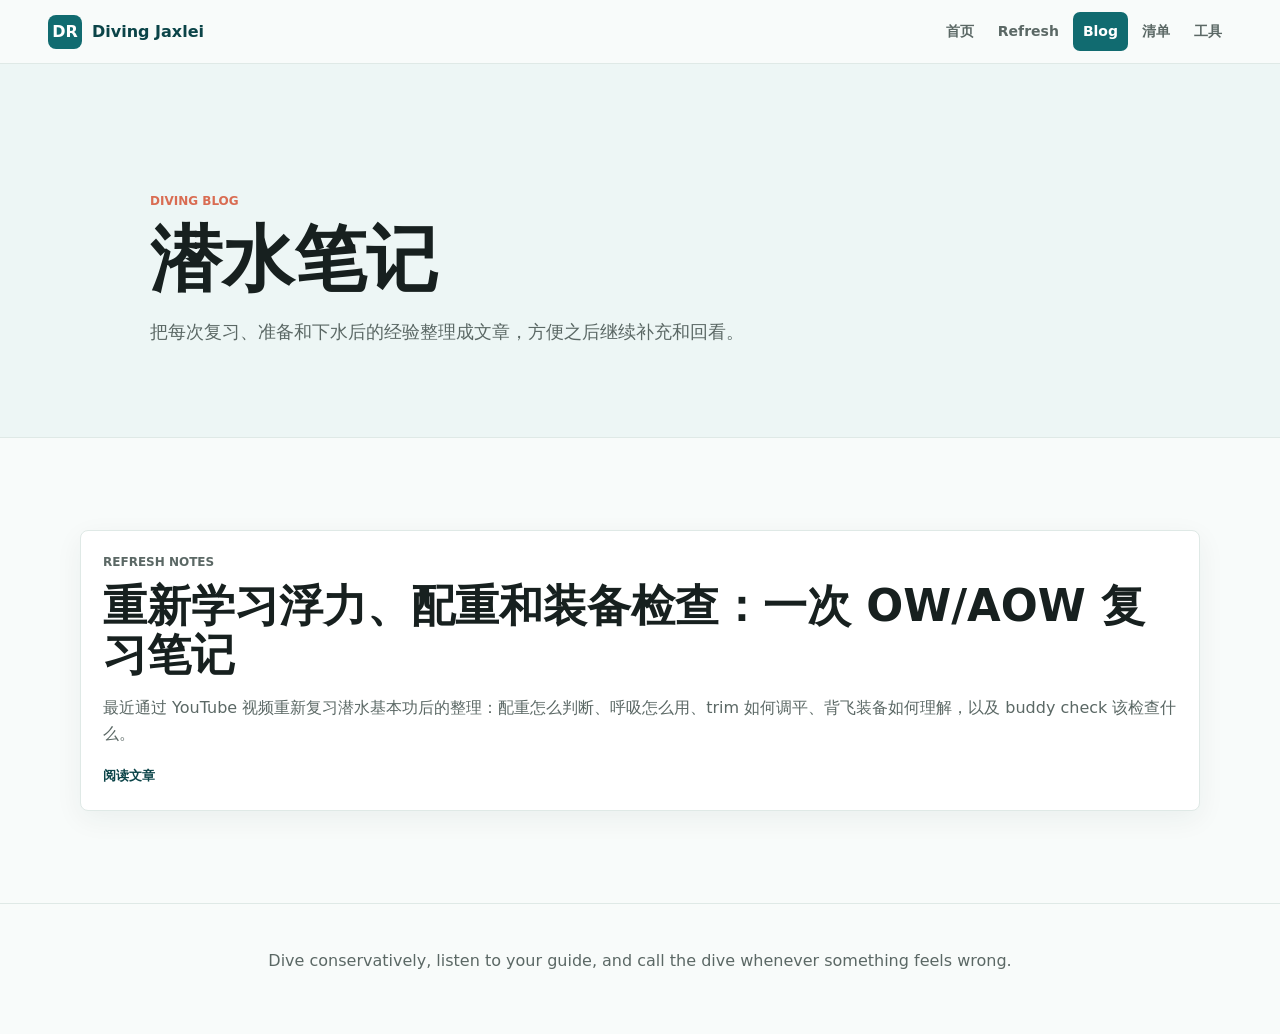
==== blog.html @ 7bccad65 "Add blog and multi-page navigation" ====
<!doctype html>
<html lang="zh-CN">
  <head>
    <meta charset="utf-8" />
    <meta name="viewport" content="width=device-width, initial-scale=1" />
    <title>Diving Blog | Diving Jaxlei</title>
    <meta name="description" content="Personal scuba diving notes, refresh essays, and trip preparation articles." />
    <link rel="stylesheet" href="styles.css" />
  </head>
  <body>
    <header class="site-header">
      <a class="brand" href="index.html" aria-label="Diving Jaxlei home">
        <span class="brand-mark">DR</span>
        <span>Diving Jaxlei</span>
      </a>
      <nav class="top-nav" aria-label="Primary navigation">
        <a href="index.html">首页</a>
        <a href="refresh.html">Refresh</a>
        <a class="active" href="blog.html">Blog</a>
        <a href="refresh.html#checklist">清单</a>
        <a href="refresh.html#future">工具</a>
      </nav>
    </header>

    <main id="top">
      <section class="page-hero">
        <div>
          <p class="eyebrow">Diving Blog</p>
          <h1>潜水笔记</h1>
          <p>把每次复习、准备和下水后的经验整理成文章，方便之后继续补充和回看。</p>
        </div>
      </section>

      <section class="section">
        <div class="article-list">
          <a class="article-card" href="blog-buoyancy-weighting-trim-review.html">
            <p class="eyebrow">Refresh notes</p>
            <h2>重新学习浮力、配重和装备检查：一次 OW/AOW 复习笔记</h2>
            <p>
              最近通过 YouTube 视频重新复习潜水基本功后的整理：配重怎么判断、呼吸怎么用、trim 如何调平、背飞装备如何理解，以及 buddy check 该检查什么。
            </p>
            <span>阅读文章</span>
          </a>
        </div>
      </section>
    </main>

    <footer>
      <p>Dive conservatively, listen to your guide, and call the dive whenever something feels wrong.</p>
    </footer>

    <script src="app.js"></script>
  </body>
</html>
---- styles.css ----
:root {
  --ink: #17201f;
  --muted: #5b6865;
  --paper: #f8fbfa;
  --panel: #ffffff;
  --line: #dfe9e6;
  --teal: #116b70;
  --teal-dark: #0b4448;
  --coral: #d96c52;
  --gold: #c79636;
  --sea: #d8eff0;
  --shadow: 0 18px 55px rgba(16, 44, 48, 0.14);
}

* {
  box-sizing: border-box;
}

html {
  scroll-behavior: smooth;
}

body {
  margin: 0;
  color: var(--ink);
  background: var(--paper);
  font-family: Inter, ui-sans-serif, system-ui, -apple-system, BlinkMacSystemFont, "Segoe UI", sans-serif;
  line-height: 1.6;
}

a {
  color: inherit;
}

.site-header {
  position: sticky;
  top: 0;
  z-index: 20;
  display: flex;
  align-items: center;
  justify-content: space-between;
  gap: 16px;
  min-height: 64px;
  padding: 10px clamp(16px, 4vw, 48px);
  background: rgba(248, 251, 250, 0.9);
  border-bottom: 1px solid var(--line);
  backdrop-filter: blur(14px);
}

.brand {
  display: inline-flex;
  align-items: center;
  gap: 10px;
  color: var(--teal-dark);
  font-weight: 800;
  text-decoration: none;
}

.brand-mark,
.card-icon {
  display: inline-grid;
  place-items: center;
  width: 34px;
  height: 34px;
  color: #fff;
  background: var(--teal);
  border-radius: 8px;
  font-weight: 900;
}

.top-nav {
  display: flex;
  flex-wrap: wrap;
  justify-content: flex-end;
  gap: 4px;
}

.top-nav a {
  padding: 8px 10px;
  color: var(--muted);
  font-size: 14px;
  font-weight: 700;
  text-decoration: none;
  border-radius: 7px;
}

.top-nav a:hover {
  color: var(--teal-dark);
  background: var(--sea);
}

.top-nav a.active {
  color: #fff;
  background: var(--teal);
}

.hero {
  position: relative;
  min-height: min(82vh, 760px);
  display: grid;
  align-items: center;
  overflow: hidden;
  background: var(--teal-dark);
}

.hero img {
  position: absolute;
  inset: 0;
  width: 100%;
  height: 100%;
  object-fit: cover;
}

.hero-overlay {
  position: absolute;
  inset: 0;
  background: linear-gradient(90deg, rgba(7, 36, 38, 0.84), rgba(7, 36, 38, 0.42) 48%, rgba(7, 36, 38, 0.1));
}

.hero-content {
  position: relative;
  width: min(720px, calc(100% - 32px));
  margin-left: clamp(16px, 7vw, 92px);
  padding: 72px 0 120px;
  color: #fff;
}

.eyebrow {
  margin: 0 0 8px;
  color: var(--coral);
  font-size: 12px;
  font-weight: 900;
  letter-spacing: 0;
  text-transform: uppercase;
}

.hero .eyebrow {
  color: #ffd8bf;
}

h1,
h2,
h3 {
  margin: 0;
  line-height: 1.12;
  letter-spacing: 0;
}

h1 {
  max-width: 690px;
  font-size: clamp(36px, 6vw, 72px);
}

h2 {
  font-size: clamp(26px, 3.4vw, 44px);
}

h3 {
  font-size: 20px;
}

.hero-content p:not(.eyebrow) {
  max-width: 600px;
  margin: 18px 0 0;
  color: rgba(255, 255, 255, 0.9);
  font-size: clamp(16px, 2vw, 20px);
}

.home-hero {
  position: relative;
  min-height: min(78vh, 720px);
  display: grid;
  align-items: end;
  overflow: hidden;
  background: var(--teal-dark);
}

.home-hero img {
  position: absolute;
  inset: 0;
  width: 100%;
  height: 100%;
  object-fit: cover;
}

.home-hero-overlay {
  position: absolute;
  inset: 0;
  background: linear-gradient(180deg, rgba(7, 36, 38, 0.2), rgba(7, 36, 38, 0.88));
}

.home-hero-content {
  position: relative;
  width: min(980px, calc(100% - 32px));
  margin: 0 auto;
  padding: 120px 0 72px;
  color: #fff;
}

.home-hero-content h1 {
  max-width: 860px;
}

.home-hero-content p:not(.eyebrow) {
  max-width: 720px;
  margin: 18px 0 0;
  color: rgba(255, 255, 255, 0.9);
  font-size: clamp(16px, 2vw, 20px);
}

.page-hero {
  padding: clamp(72px, 10vw, 128px) clamp(16px, 4vw, 48px) clamp(44px, 6vw, 72px);
  background: #edf6f5;
  border-bottom: 1px solid var(--line);
}

.page-hero > div {
  width: min(980px, 100%);
  margin: 0 auto;
}

.page-hero p:not(.eyebrow) {
  max-width: 680px;
  color: var(--muted);
  font-size: 18px;
}

.hero-actions,
.tool-row {
  display: flex;
  flex-wrap: wrap;
  gap: 10px;
  align-items: center;
}

.hero-actions {
  margin-top: 28px;
}

.button,
.seg {
  min-height: 42px;
  padding: 10px 14px;
  border: 1px solid var(--line);
  border-radius: 8px;
  background: #fff;
  color: var(--teal-dark);
  font: inherit;
  font-weight: 800;
  text-decoration: none;
  cursor: pointer;
}

.button.primary {
  color: #fff;
  background: var(--coral);
  border-color: var(--coral);
}

.button.ghost {
  color: #fff;
  background: rgba(255, 255, 255, 0.13);
  border-color: rgba(255, 255, 255, 0.35);
}

.button.small {
  min-height: 38px;
  padding: 8px 12px;
  font-size: 14px;
}

.seg.active {
  color: #fff;
  background: var(--teal);
  border-color: var(--teal);
}

.notice {
  width: min(1120px, calc(100% - 32px));
  margin: -64px auto 0;
  position: relative;
  z-index: 4;
  padding: 18px 20px;
  background: #fff8ef;
  border: 1px solid #f0d8b0;
  border-left: 6px solid var(--gold);
  border-radius: 8px;
  box-shadow: var(--shadow);
}

.doc-nav {
  position: sticky;
  top: 64px;
  z-index: 12;
  display: flex;
  flex-wrap: wrap;
  gap: 8px;
  width: min(1120px, calc(100% - 32px));
  margin: 18px auto 0;
  padding: 10px;
  background: rgba(255, 255, 255, 0.92);
  border: 1px solid var(--line);
  border-radius: 8px;
  box-shadow: 0 8px 28px rgba(22, 52, 54, 0.06);
  backdrop-filter: blur(14px);
}

.doc-nav a {
  padding: 7px 10px;
  color: var(--muted);
  font-size: 14px;
  font-weight: 800;
  text-decoration: none;
  border-radius: 7px;
}

.doc-nav a:hover {
  color: var(--teal-dark);
  background: var(--sea);
}

.diagram {
  width: min(1120px, 100%);
  margin: 0 auto 24px;
}

.diagram img {
  display: block;
  width: 100%;
  height: auto;
  background: #fff;
  border: 1px solid var(--line);
  border-radius: 8px;
  box-shadow: 0 8px 28px rgba(22, 52, 54, 0.06);
}

.diagram figcaption {
  margin-top: 10px;
  color: var(--muted);
  font-size: 14px;
}

.photo-split,
.signal-grid {
  width: min(1120px, 100%);
  margin: 0 auto 24px;
}

.photo-split {
  display: grid;
  grid-template-columns: minmax(0, 1.25fr) minmax(320px, 0.75fr);
  gap: 18px;
  align-items: stretch;
}

.photo-split > *,
.vocab-section,
.phrase-table-wrap {
  min-width: 0;
}

.real-photo,
.photo-notes,
.signal-card {
  margin: 0;
  background: #fff;
  border: 1px solid var(--line);
  border-radius: 8px;
  box-shadow: 0 8px 28px rgba(22, 52, 54, 0.06);
}

.real-photo {
  overflow: hidden;
}

.real-photo img {
  display: block;
  width: 100%;
  height: 100%;
  min-height: 360px;
  object-fit: cover;
}

.gear-annotated {
  overflow: visible;
}

.gear-map {
  position: relative;
  overflow: hidden;
  background: #fff;
  border-radius: 8px 8px 0 0;
  aspect-ratio: 1672 / 941;
}

.gear-map img {
  display: block;
  height: auto;
  min-height: 420px;
  object-fit: contain;
}

.gear-overlay {
  position: absolute;
  inset: 0;
  width: 100%;
  height: 100%;
  pointer-events: none;
}

.gear-overlay .anno line {
  stroke: var(--coral);
  stroke-width: 4;
  stroke-linecap: round;
  vector-effect: non-scaling-stroke;
}

.gear-overlay .anno circle {
  fill: var(--coral);
  stroke: #fff;
  stroke-width: 4;
  vector-effect: non-scaling-stroke;
}

.gear-overlay .anno rect {
  fill: rgba(17, 107, 112, 0.96);
  stroke: rgba(255, 255, 255, 0.85);
  stroke-width: 1.5;
  filter: url(#labelShadow);
}

.gear-overlay .anno rect.gold {
  fill: rgba(199, 150, 54, 0.96);
}

.gear-overlay .anno text {
  fill: #fff;
  font-size: 22px;
  font-weight: 900;
  letter-spacing: 0;
}

.gear-overlay .anno text.en-label {
  fill: rgba(255, 255, 255, 0.82);
  font-size: 15px;
  font-weight: 800;
}

.real-photo figcaption {
  padding: 12px 14px;
  color: var(--muted);
  font-size: 14px;
  background: #fff;
}

.photo-notes {
  padding: 20px;
}

.photo-notes ol {
  margin: 14px 0 0;
  padding-left: 22px;
  color: var(--muted);
}

.photo-notes li {
  margin: 8px 0;
}

.source-note {
  width: min(1120px, 100%);
  margin: 0 auto 18px;
  padding: 12px 14px;
  color: var(--muted);
  background: #fff8ef;
  border: 1px solid #f0d8b0;
  border-left: 5px solid var(--gold);
  border-radius: 8px;
}

.signal-grid {
  display: grid;
  grid-template-columns: repeat(3, minmax(0, 1fr));
  gap: 16px;
}

.signal-card {
  overflow: hidden;
}

.signal-card img {
  display: block;
  width: 100%;
  height: 210px;
  object-fit: contain;
  padding: 12px;
  background: #f6fbfa;
}

.signal-card h3 {
  padding: 14px 16px 0;
}

.signal-card p {
  margin: 10px 0 0;
  padding: 0 16px 18px;
  color: var(--muted);
}

.signal-card.emergency {
  border-top: 5px solid var(--coral);
}

.signal-card.warning {
  border-top: 5px solid var(--gold);
}

.video-links {
  display: grid;
  gap: 10px;
  margin-top: 16px;
}

.video-links a {
  display: block;
  padding: 12px;
  color: var(--teal-dark);
  font-weight: 900;
  text-decoration: none;
  background: #eef9f7;
  border: 1px solid var(--line);
  border-radius: 8px;
}

.video-links a:hover {
  background: #dff1f0;
}

.section-video-links {
  width: min(1120px, 100%);
  margin: 0 auto 22px;
}

.section {
  padding: clamp(52px, 8vw, 92px) clamp(16px, 4vw, 48px);
}

.section.alt {
  background: #edf6f5;
}

.section-heading {
  width: min(1120px, 100%);
  margin: 0 auto 28px;
}

.section-heading.with-tools {
  display: flex;
  align-items: end;
  justify-content: space-between;
  gap: 18px;
}

.timeline,
.cards,
.brief-grid,
.checklist-grid,
.future-grid,
.procedure-grid,
.flow-panels,
.vocab-sections,
.portal-grid,
.article-list {
  width: min(1120px, 100%);
  margin: 0 auto;
}

.timeline {
  display: grid;
  grid-template-columns: repeat(4, minmax(0, 1fr));
  gap: 14px;
}

.timeline article,
.knowledge-card,
.brief-card,
.check-panel,
.future-grid article,
.procedure-card,
.flow-panel {
  background: var(--panel);
  border: 1px solid var(--line);
  border-radius: 8px;
  box-shadow: 0 8px 28px rgba(22, 52, 54, 0.06);
}

.timeline article {
  padding: 18px;
}

.timeline span {
  display: inline-flex;
  margin-bottom: 16px;
  color: var(--coral);
  font-weight: 900;
}

.timeline p,
.knowledge-card p,
.brief-card p,
.procedure-card p,
.flow-panel p,
.future-grid p,
footer p {
  color: var(--muted);
}

.en,
.script {
  color: var(--teal-dark) !important;
  font-weight: 700;
}

.cards {
  display: grid;
  grid-template-columns: repeat(2, minmax(0, 1fr));
  gap: 16px;
}

.knowledge-card {
  display: grid;
  grid-template-columns: 46px 1fr;
  gap: 4px 14px;
  padding: 20px;
}

.knowledge-card h3,
.knowledge-card p,
.knowledge-card ul {
  grid-column: 2;
}

.knowledge-card ul {
  margin: 0;
  padding-left: 18px;
  color: var(--muted);
}

.phrase {
  color: var(--teal-dark);
  font-weight: 800;
}

body.lang-zh .knowledge-card .en,
body.lang-en .knowledge-card .zh {
  display: none;
}

.brief-grid {
  display: grid;
  grid-template-columns: repeat(2, minmax(0, 1fr));
  gap: 16px;
}

.brief-grid.compact {
  margin-top: 18px;
}

.brief-card {
  padding: 20px;
}

.procedure-grid {
  display: grid;
  grid-template-columns: repeat(3, minmax(0, 1fr));
  gap: 16px;
}

.procedure-card,
.flow-panel {
  padding: 20px;
}

.procedure-card ol,
.flow-panel ol {
  margin: 14px 0 0;
  padding-left: 22px;
  color: var(--muted);
}

.procedure-card li,
.flow-panel li {
  margin: 8px 0;
}

.flow-panels {
  display: grid;
  grid-template-columns: repeat(2, minmax(0, 1fr));
  gap: 16px;
}

.flow-panel.emphasis {
  grid-column: 1 / -1;
  border-top: 5px solid var(--teal);
}

.current-panel {
  border-top: 5px solid var(--coral);
}

.flow-steps {
  display: grid;
  grid-template-columns: repeat(5, minmax(0, 1fr));
  gap: 10px;
  margin-top: 16px;
}

.flow-steps p {
  margin: 0;
  padding: 12px;
  background: #f2faf8;
  border: 1px solid var(--line);
  border-radius: 8px;
}

.callout {
  margin: 16px 0 0;
  padding: 14px;
  background: #fff8ef;
  border-left: 5px solid var(--gold);
  border-radius: 8px;
}

.script {
  padding: 14px;
  background: #eef9f7;
  border-radius: 8px;
}

.phrase-table-wrap {
  width: min(1120px, 100%);
  margin: 28px auto 0;
  overflow-x: auto;
  overflow-y: hidden;
  border: 1px solid var(--line);
  border-radius: 8px;
  background: #fff;
  -webkit-overflow-scrolling: touch;
}

.phrase-table {
  width: 100%;
  min-width: 720px;
  border-collapse: collapse;
}

.vocab-sections {
  display: grid;
  gap: 22px;
}

.vocab-section h3 {
  width: min(1120px, 100%);
  margin: 0 auto 10px;
}

.vocab-section .phrase-table-wrap {
  margin-top: 0;
}

.vocab .phrase-table,
.vocab {
  min-width: 960px;
}

.phrase-table caption {
  padding: 16px;
  color: var(--teal-dark);
  font-weight: 900;
  text-align: left;
}

.phrase-table th,
.phrase-table td {
  padding: 13px 16px;
  border-top: 1px solid var(--line);
  text-align: left;
  vertical-align: top;
}

.phrase-table th {
  color: var(--teal-dark);
  background: #f2faf8;
}

.phrase-table td {
  color: var(--muted);
}

.phrase-table td:nth-child(2),
.vocab td:first-child,
.vocab td:nth-child(2),
.vocab td:nth-child(4) {
  color: var(--ink);
  font-weight: 800;
}

.vocab td:nth-child(3) {
  color: var(--muted);
  font-weight: 700;
}

.checklist-grid {
  display: grid;
  grid-template-columns: repeat(4, minmax(0, 1fr));
  gap: 16px;
}

.check-panel {
  padding: 18px;
}

.check-panel h3 {
  margin-bottom: 14px;
}

.check-panel label {
  display: flex;
  gap: 10px;
  align-items: flex-start;
  min-height: 34px;
  padding: 7px 0;
  color: var(--muted);
  border-top: 1px solid #eef3f1;
  cursor: pointer;
}

.check-panel input {
  width: 18px;
  height: 18px;
  margin-top: 3px;
  accent-color: var(--teal);
}

.check-panel label:has(input:checked) {
  color: var(--teal-dark);
  text-decoration: line-through;
}

.future-grid {
  display: grid;
  grid-template-columns: repeat(4, minmax(0, 1fr));
  gap: 16px;
}

.future-grid article {
  padding: 20px;
  border-top: 5px solid var(--coral);
}

.home-section {
  padding-top: clamp(44px, 7vw, 76px);
}

.portal-grid {
  display: grid;
  grid-template-columns: repeat(4, minmax(0, 1fr));
  gap: 16px;
}

.portal-card,
.article-card {
  display: block;
  min-width: 0;
  padding: 22px;
  color: inherit;
  text-decoration: none;
  background: var(--panel);
  border: 1px solid var(--line);
  border-radius: 8px;
  box-shadow: 0 8px 28px rgba(22, 52, 54, 0.06);
}

.portal-card {
  border-top: 5px solid var(--teal);
}

.portal-card.primary-card {
  border-top-color: var(--coral);
}

.portal-card span,
.article-card span,
.back-link {
  color: var(--teal-dark);
  font-size: 13px;
  font-weight: 900;
  text-decoration: none;
}

.portal-card h3,
.article-card h2 {
  margin-top: 10px;
}

.portal-card p,
.article-card p {
  color: var(--muted);
}

.portal-card:hover,
.article-card:hover {
  transform: translateY(-2px);
  box-shadow: 0 14px 36px rgba(22, 52, 54, 0.1);
}

.article-list {
  display: grid;
  gap: 16px;
}

.article-page {
  padding: clamp(54px, 8vw, 96px) clamp(16px, 4vw, 48px);
}

.article-hero,
.article-body {
  width: min(820px, 100%);
  margin: 0 auto;
}

.article-hero {
  padding-bottom: 28px;
  border-bottom: 1px solid var(--line);
}

.article-hero h1 {
  max-width: 820px;
  margin-top: 10px;
  font-size: clamp(34px, 5vw, 58px);
}

.article-meta {
  max-width: 720px;
  margin: 18px 0 0;
  color: var(--muted);
  font-size: 18px;
}

.article-body {
  padding-top: 22px;
  color: var(--ink);
  font-size: 18px;
}

.article-body h2 {
  margin: 42px 0 12px;
  font-size: clamp(24px, 3vw, 34px);
}

.article-body p,
.article-body li {
  color: var(--muted);
}

.article-body pre {
  overflow-x: auto;
  padding: 14px 16px;
  color: var(--teal-dark);
  background: #eef9f7;
  border: 1px solid var(--line);
  border-radius: 8px;
}

.article-body code {
  font-family: ui-monospace, SFMono-Regular, Menlo, Monaco, Consolas, "Liberation Mono", monospace;
}

.article-body ul {
  padding-left: 22px;
}

.sources ul {
  width: min(1120px, 100%);
  margin: 0 auto;
  padding-left: 20px;
  color: var(--muted);
}

.sources li {
  margin: 8px 0;
}

.sources a {
  color: var(--teal-dark);
  font-weight: 800;
}

footer {
  padding: 28px 16px 44px;
  text-align: center;
  border-top: 1px solid var(--line);
}

@media (max-width: 920px) {
  .timeline,
  .checklist-grid,
  .future-grid,
  .portal-grid,
  .procedure-grid,
  .flow-steps {
    grid-template-columns: repeat(2, minmax(0, 1fr));
  }

  .cards,
  .brief-grid,
  .flow-panels,
  .photo-split {
    grid-template-columns: 1fr;
  }

  .signal-grid {
    grid-template-columns: repeat(2, minmax(0, 1fr));
  }
}

@media (max-width: 640px) {
  .site-header {
    align-items: flex-start;
    flex-direction: column;
  }

  .doc-nav {
    position: static;
  }

  .top-nav {
    width: 100%;
    justify-content: space-between;
  }

  .hero {
    min-height: 760px;
  }

  .hero img {
    object-position: 65% center;
  }

  .hero-overlay {
    background: linear-gradient(180deg, rgba(7, 36, 38, 0.92), rgba(7, 36, 38, 0.62) 58%, rgba(7, 36, 38, 0.22));
  }

  .hero-content {
    width: calc(100% - 32px);
    margin: 0 auto;
    padding-top: 88px;
  }

  .notice {
    margin-top: -80px;
  }

  .section-heading.with-tools {
    align-items: flex-start;
    flex-direction: column;
  }

  .timeline,
  .checklist-grid,
  .future-grid,
  .portal-grid,
  .procedure-grid,
  .flow-steps {
    grid-template-columns: 1fr;
  }

  .article-body {
    font-size: 16px;
  }

  .signal-grid {
    grid-template-columns: 1fr;
  }

  .real-photo img {
    min-height: 220px;
  }

  .photo-notes {
    padding: 16px;
  }

  .photo-notes h3 {
    font-size: 18px;
  }

  .photo-notes ol {
    padding-left: 19px;
  }

  .photo-notes li {
    margin: 7px 0;
    font-size: 14px;
  }

  .gear-annotated {
    overflow: hidden;
  }

  .gear-map {
    overflow-x: auto;
    aspect-ratio: auto;
    border-radius: 8px 8px 0 0;
  }

  .gear-map img {
    width: 660px;
    max-width: none;
    min-height: 0;
  }

  .gear-overlay {
    width: 660px;
    max-width: none;
  }

  .gear-map::after,
  .phrase-table-wrap::after {
    content: "左右滑动查看更多";
    position: sticky;
    left: 0;
    display: block;
    padding: 7px 10px;
    color: var(--muted);
    background: #f2faf8;
    border-top: 1px solid var(--line);
    font-size: 12px;
    font-weight: 800;
  }

  .phrase-table-wrap {
    width: 100%;
    max-width: calc(100vw - 32px);
    box-shadow: inset -18px 0 18px -20px rgba(17, 107, 112, 0.45);
  }

  .phrase-table,
  .vocab {
    min-width: 760px;
  }

  .phrase-table th,
  .phrase-table td {
    padding: 10px 11px;
    font-size: 13px;
    line-height: 1.45;
  }

  .vocab th:nth-child(1),
  .vocab td:nth-child(1) {
    width: 150px;
  }

  .vocab th:nth-child(2),
  .vocab td:nth-child(2) {
    width: 150px;
  }

  .vocab th:nth-child(3),
  .vocab td:nth-child(3) {
    width: 110px;
  }

  .vocab th:nth-child(4),
  .vocab td:nth-child(4) {
    width: 330px;
  }

  .knowledge-card {
    grid-template-columns: 40px 1fr;
    padding: 16px;
  }

  .button,
  .seg {
    flex: 1 1 auto;
    text-align: center;
  }
}
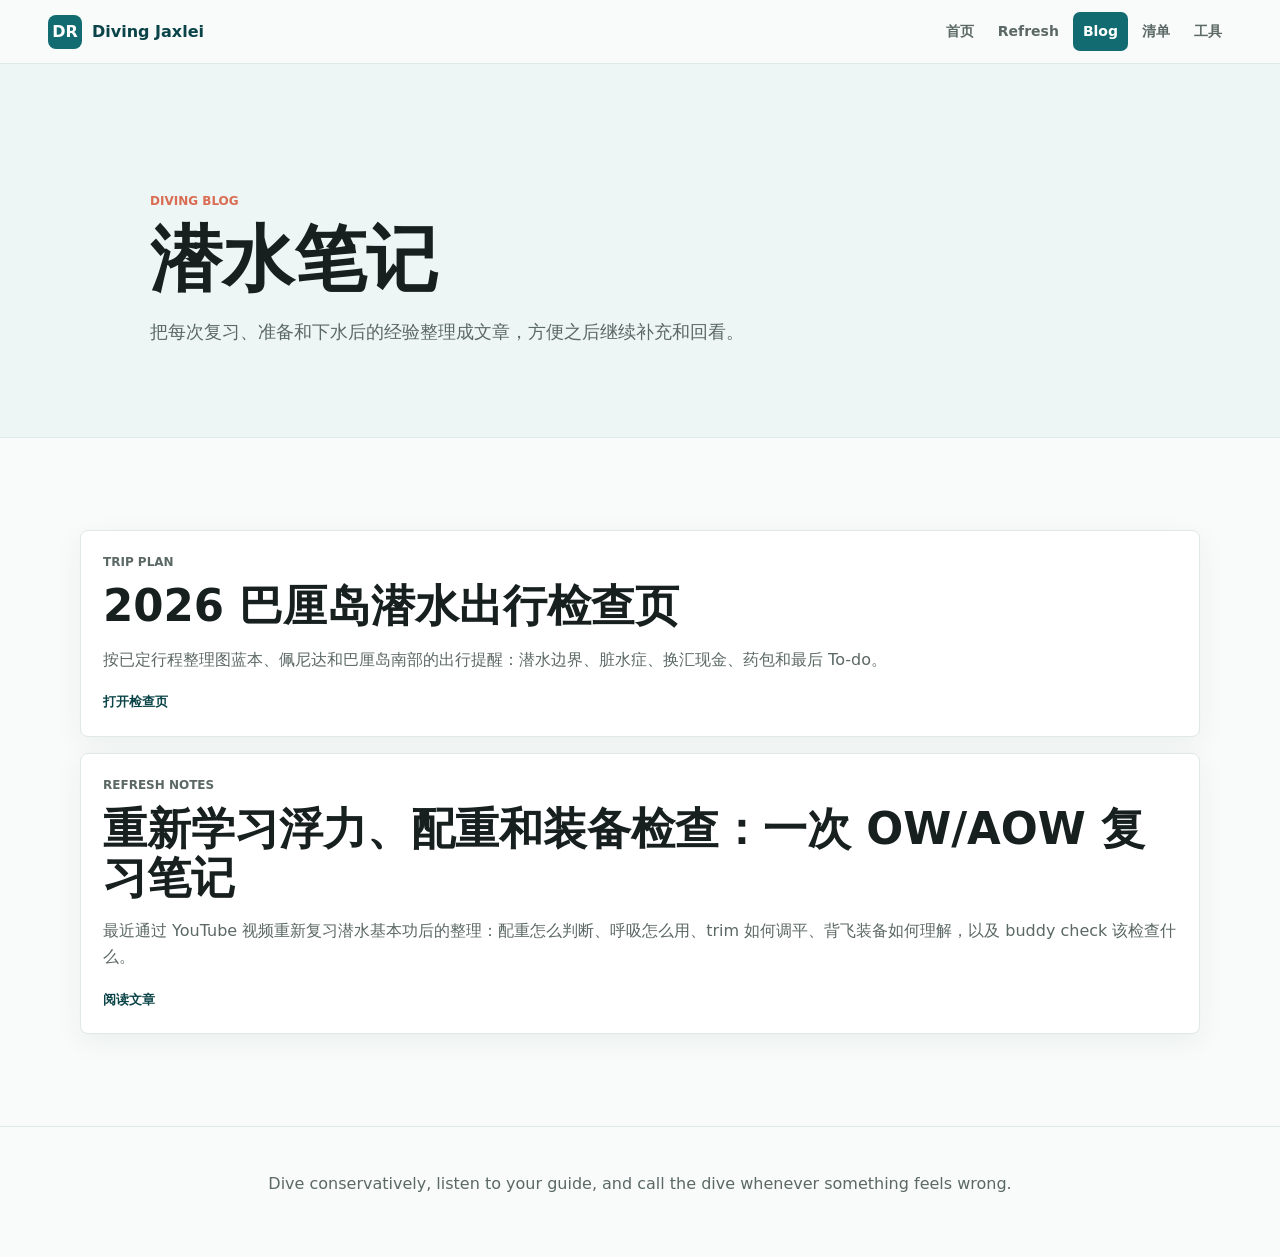
==== commit 7541b7c1: "Add Bali 2026 dive trip checklist" ====
--- a/blog.html
+++ b/blog.html
@@ -33,6 +33,15 @@
 
       <section class="section">
         <div class="article-list">
+          <a class="article-card" href="bali-2026.html">
+            <p class="eyebrow">Trip plan</p>
+            <h2>2026 巴厘岛潜水出行检查页</h2>
+            <p>
+              按已定行程整理图蓝本、佩尼达和巴厘岛南部的出行提醒：潜水边界、脏水症、换汇现金、药包和最后 To-do。
+            </p>
+            <span>打开检查页</span>
+          </a>
+
           <a class="article-card" href="blog-buoyancy-weighting-trim-review.html">
             <p class="eyebrow">Refresh notes</p>
             <h2>重新学习浮力、配重和装备检查：一次 OW/AOW 复习笔记</h2>
--- a/styles.css
+++ b/styles.css
@@ -864,7 +864,7 @@
 
 .portal-grid {
   display: grid;
-  grid-template-columns: repeat(4, minmax(0, 1fr));
+  grid-template-columns: repeat(auto-fit, minmax(210px, 1fr));
   gap: 16px;
 }
 
@@ -976,6 +976,125 @@
   font-family: ui-monospace, SFMono-Regular, Menlo, Monaco, Consolas, "Liberation Mono", monospace;
 }
 
+
+.trip-page .article-hero,
+.trip-page .article-body {
+  width: min(980px, 100%);
+}
+
+.trip-hero h1 {
+  max-width: 900px;
+}
+
+.trip-summary {
+  display: grid;
+  grid-template-columns: repeat(3, minmax(0, 1fr));
+  gap: 12px;
+  margin-top: 24px;
+}
+
+.trip-summary div,
+.trip-days article,
+.question-grid article {
+  background: var(--panel);
+  border: 1px solid var(--line);
+  border-radius: 8px;
+  box-shadow: 0 8px 28px rgba(22, 52, 54, 0.06);
+}
+
+.trip-summary div {
+  padding: 14px 16px;
+}
+
+.trip-summary span,
+.trip-days span {
+  display: block;
+  color: var(--coral);
+  font-size: 12px;
+  font-weight: 900;
+  text-transform: uppercase;
+}
+
+.trip-summary strong {
+  display: block;
+  margin-top: 4px;
+  color: var(--teal-dark);
+  line-height: 1.35;
+}
+
+.trip-block {
+  margin-top: 34px;
+  padding-top: 28px;
+  border-top: 1px solid var(--line);
+}
+
+.trip-block h2 {
+  margin-top: 0;
+}
+
+.priority-block {
+  padding: clamp(20px, 4vw, 30px);
+  background: #fff8ef;
+  border: 1px solid #f0d8b0;
+  border-top: 5px solid var(--coral);
+  border-radius: 8px;
+}
+
+.trip-days,
+.question-grid {
+  display: grid;
+  grid-template-columns: repeat(2, minmax(0, 1fr));
+  gap: 14px;
+  margin-top: 16px;
+}
+
+.trip-days article,
+.question-grid article {
+  padding: 18px;
+}
+
+.trip-days h3,
+.question-grid h3 {
+  margin-top: 8px;
+}
+
+.trip-block ul {
+  margin-bottom: 0;
+}
+
+.trip-block li {
+  margin: 8px 0;
+}
+
+.todo-list {
+  display: grid;
+  gap: 10px;
+  margin-top: 14px;
+}
+
+.todo-list label {
+  display: flex;
+  gap: 10px;
+  align-items: flex-start;
+  padding: 12px;
+  color: var(--muted);
+  background: #f6fbfa;
+  border: 1px solid var(--line);
+  border-radius: 8px;
+}
+
+.todo-list input {
+  width: 18px;
+  height: 18px;
+  margin-top: 4px;
+  accent-color: var(--teal);
+}
+
+.sources-block a {
+  color: var(--teal-dark);
+  font-weight: 800;
+}
+
 .article-body ul {
   padding-left: 22px;
 }
@@ -1012,6 +1131,12 @@
     grid-template-columns: repeat(2, minmax(0, 1fr));
   }
 
+  .trip-summary,
+  .trip-days,
+  .question-grid {
+    grid-template-columns: 1fr;
+  }
+
   .cards,
   .brief-grid,
   .flow-panels,
@@ -1071,7 +1196,10 @@
   .future-grid,
   .portal-grid,
   .procedure-grid,
-  .flow-steps {
+  .flow-steps,
+  .trip-summary,
+  .trip-days,
+  .question-grid {
     grid-template-columns: 1fr;
   }
 
